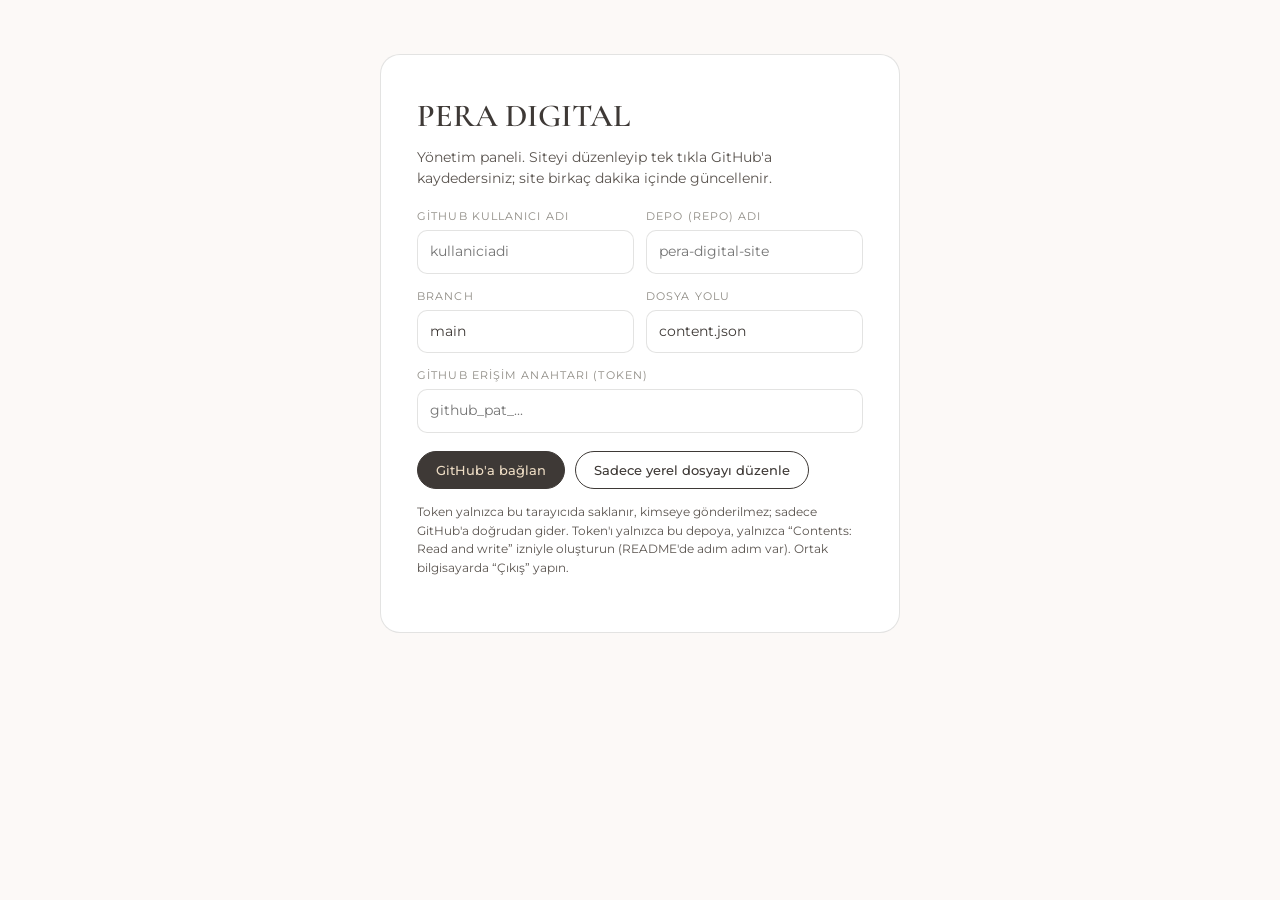
==== admin/index.html @ 595672aa "Add files via upload" ====
<!doctype html>
<html lang="tr">
<head>
<meta charset="utf-8">
<meta name="viewport" content="width=device-width, initial-scale=1">
<meta name="robots" content="noindex,nofollow">
<title>PERA DIGITAL · Yönetim Paneli</title>
<link href="https://fonts.googleapis.com/css2?family=Cormorant+Garamond:wght@500;600&family=Montserrat:wght@400;500;600&display=swap" rel="stylesheet">
<style>
:root{--dark:#3E3936;--taupe:#B4A58E;--cream:#EDDCC4;--grey:#8E8B84;--sage:#ADB697;--paper:#FCF9F7;--line:rgba(62,57,54,.14)}
*{box-sizing:border-box;margin:0;padding:0}
body{font:400 14px/1.55 Montserrat,system-ui,sans-serif;color:var(--dark);background:var(--paper)}
[hidden]{display:none!important}
h1,h2{font-family:'Cormorant Garamond',serif;font-weight:600}
button,.btn{font:500 13px Montserrat,sans-serif;padding:10px 18px;border-radius:999px;border:1px solid var(--dark);background:var(--dark);color:var(--cream);cursor:pointer;text-decoration:none;display:inline-block}
button:hover{opacity:.88}
button.ghost{background:transparent;color:var(--dark)}
button.danger{background:transparent;color:#b5483a;border-color:#b5483a}
button.sm{padding:5px 11px;font-size:12px}
button:disabled{opacity:.5;pointer-events:none}
input,textarea,select{width:100%;padding:10px 12px;border:1px solid var(--line);border-radius:10px;background:#fff;font:inherit;color:inherit}
input:focus,textarea:focus{outline:0;border-color:var(--taupe);box-shadow:0 0 0 3px rgba(180,165,142,.25)}
textarea{resize:vertical;min-height:70px}
label{display:block;font-size:11px;letter-spacing:.1em;text-transform:uppercase;color:var(--grey);margin:0 0 5px}

.login{max-width:520px;margin:6vh auto;padding:36px;background:#fff;border:1px solid var(--line);border-radius:20px}
.login h1{font-size:2rem;margin-bottom:6px}
.login p{color:#5a544f;margin-bottom:18px}
.login .f{margin-bottom:14px}
.login .row{display:flex;gap:10px;flex-wrap:wrap;margin-top:18px}
.note{font-size:12px;color:var(--grey);margin-top:14px}
.err{color:#b5483a}.ok{color:#3d5a2c}

.app{display:grid;grid-template-columns:230px 1fr;min-height:100vh}
aside{background:var(--dark);color:var(--cream);padding:22px 16px;position:sticky;top:0;height:100vh;overflow:auto}
aside h1{font-size:1.5rem;letter-spacing:.18em;margin-bottom:2px}
aside small{color:var(--taupe);display:block;margin-bottom:22px}
aside a{display:block;padding:9px 12px;border-radius:10px;color:var(--cream);text-decoration:none;cursor:pointer;margin-bottom:2px}
aside a:hover{background:rgba(255,255,255,.08)}
aside a.on{background:var(--cream);color:var(--dark);font-weight:600}
main{padding:0 0 100px}
.bar{position:sticky;top:0;z-index:5;display:flex;gap:10px;align-items:center;flex-wrap:wrap;padding:14px 28px;background:rgba(252,249,247,.94);backdrop-filter:blur(8px);border-bottom:1px solid var(--line)}
.bar .sp{margin-right:auto}
#status{font-size:12px}
.pane{padding:28px;max-width:860px}
.pane h2{font-size:2rem;margin-bottom:20px}
.fld{margin-bottom:16px}
.grp{border:1px solid var(--line);border-radius:14px;padding:18px;margin:6px 0 18px;background:#fff}
.grp>h3{font:600 12px Montserrat;letter-spacing:.14em;text-transform:uppercase;color:var(--grey);margin-bottom:14px}
.item{border:1px solid var(--line);border-radius:12px;padding:14px;margin-bottom:12px;background:var(--paper)}
.item-h{display:flex;gap:6px;align-items:center;margin-bottom:12px}
.item-h b{margin-right:auto;font-size:12px;color:var(--grey);letter-spacing:.1em;text-transform:uppercase}
.srow{display:flex;gap:8px;margin-bottom:8px}
.hint{font-size:12px;color:var(--grey);margin:-8px 0 14px}
.two{display:grid;grid-template-columns:1fr 1fr;gap:12px}
@media(max-width:760px){.app{grid-template-columns:1fr}aside{position:static;height:auto;display:flex;flex-wrap:wrap;gap:4px}aside h1,aside small{width:100%}.two{grid-template-columns:1fr}.bar,.pane{padding-inline:16px}}
</style>
</head>
<body>

<section class="login" id="login">
  <h1>PERA DIGITAL</h1>
  <p>Yönetim paneli. Siteyi düzenleyip tek tıkla GitHub'a kaydedersiniz; site birkaç dakika içinde güncellenir.</p>
  <div class="two">
    <div class="f"><label>GitHub kullanıcı adı</label><input id="gOwner" placeholder="kullaniciadi"></div>
    <div class="f"><label>Depo (repo) adı</label><input id="gRepo" placeholder="pera-digital-site"></div>
  </div>
  <div class="two">
    <div class="f"><label>Branch</label><input id="gBranch" value="main"></div>
    <div class="f"><label>Dosya yolu</label><input id="gPath" value="content.json"></div>
  </div>
  <div class="f"><label>GitHub erişim anahtarı (token)</label><input id="gToken" type="password" placeholder="github_pat_..." autocomplete="off"></div>
  <div class="row">
    <button id="btnConnect">GitHub'a bağlan</button>
    <button class="ghost" id="btnLocal">Sadece yerel dosyayı düzenle</button>
  </div>
  <p class="note">Token yalnızca bu tarayıcıda saklanır, kimseye gönderilmez; sadece GitHub'a doğrudan gider. Token'ı yalnızca bu depoya, yalnızca “Contents: Read and write” izniyle oluşturun (README'de adım adım var). Ortak bilgisayarda “Çıkış” yapın.</p>
  <p class="note err" id="loginErr"></p>
</section>

<div class="app" id="app" hidden>
  <aside>
    <h1>PERA</h1><small>Yönetim paneli</small>
    <nav id="tabs"></nav>
  </aside>
  <main>
    <div class="bar">
      <span class="sp" id="status"></span>
      <button class="ghost" id="btnPreview">Önizle</button>
      <button class="ghost" id="btnDownload">JSON indir</button>
      <button class="ghost" id="btnUpload">JSON yükle</button>
      <button class="ghost" id="btnLogout">Çıkış</button>
      <button id="btnSave">GitHub'a kaydet</button>
      <input type="file" id="fileIn" accept=".json,application/json" hidden>
    </div>
    <div class="pane" id="pane"></div>
  </main>
</div>
<script src="admin.js"></script>
</body>
</html>
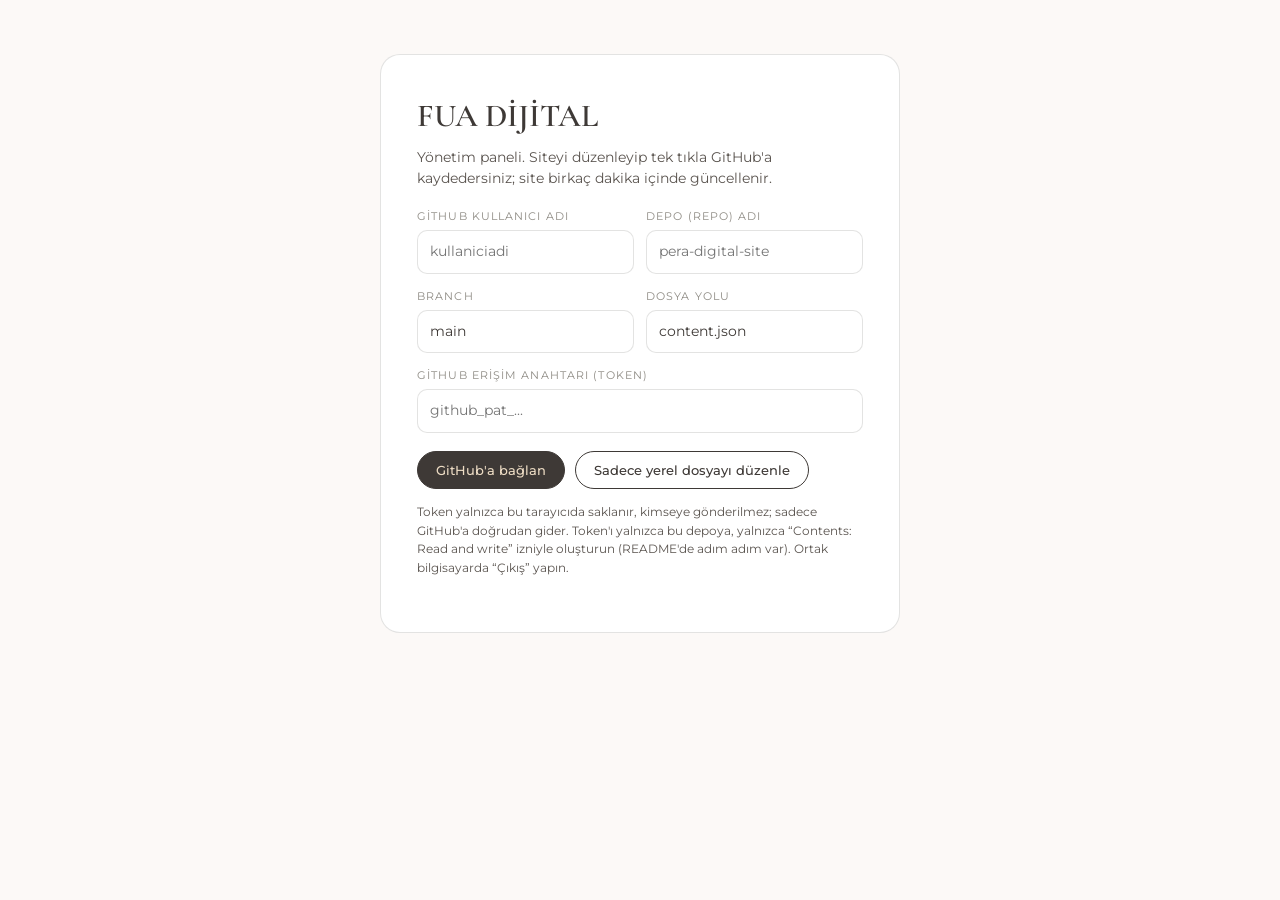
==== commit d8da1ff3: "Add files via upload" ====
--- a/admin/index.html
+++ b/admin/index.html
@@ -4,7 +4,8 @@
 <meta charset="utf-8">
 <meta name="viewport" content="width=device-width, initial-scale=1">
 <meta name="robots" content="noindex,nofollow">
-<title>PERA DIGITAL · Yönetim Paneli</title>
+<title>FUA DİJİTAL · Yönetim Paneli</title>
+<link rel="icon" href="../favicon.ico?v=3" sizes="any">
 <link href="https://fonts.googleapis.com/css2?family=Cormorant+Garamond:wght@500;600&family=Montserrat:wght@400;500;600&display=swap" rel="stylesheet">
 <style>
 :root{--dark:#3E3936;--taupe:#B4A58E;--cream:#EDDCC4;--grey:#8E8B84;--sage:#ADB697;--paper:#FCF9F7;--line:rgba(62,57,54,.14)}
@@ -59,7 +60,7 @@
 <body>
 
 <section class="login" id="login">
-  <h1>PERA DIGITAL</h1>
+  <h1>FUA DİJİTAL</h1>
   <p>Yönetim paneli. Siteyi düzenleyip tek tıkla GitHub'a kaydedersiniz; site birkaç dakika içinde güncellenir.</p>
   <div class="two">
     <div class="f"><label>GitHub kullanıcı adı</label><input id="gOwner" placeholder="kullaniciadi"></div>
@@ -80,7 +81,7 @@
 
 <div class="app" id="app" hidden>
   <aside>
-    <h1>PERA</h1><small>Yönetim paneli</small>
+    <h1>FUA</h1><small>Yönetim paneli</small>
     <nav id="tabs"></nav>
   </aside>
   <main>
